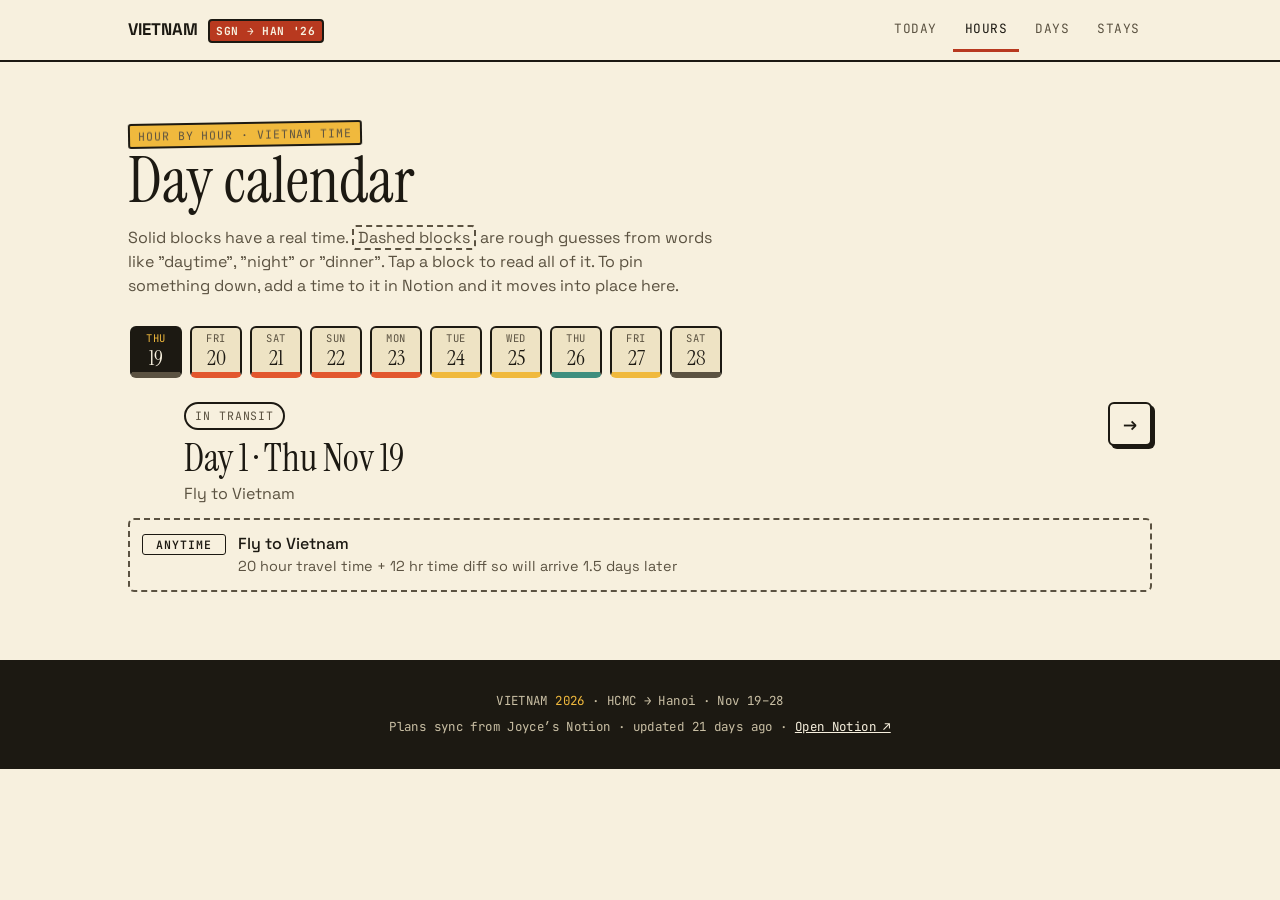
==== calendar.html @ 45e7b8d8 "Remove the to-do section from the home page Drops the Notion to-do checklist and the 'info still mis" ====
<!DOCTYPE html>
<html lang="en">
<head>
<meta charset="UTF-8">
<meta name="viewport" content="width=device-width, initial-scale=1.0">
<title>Hours — Vietnam '26</title>
<meta name="description" content="Hour-by-hour calendar for each day of the Vietnam trip.">
<meta name="theme-color" content="#F7F0DE">
<link rel="manifest" href="manifest.webmanifest">
<link rel="icon" href="icon.svg" type="image/svg+xml">
<link rel="preconnect" href="https://fonts.googleapis.com">
<link rel="preconnect" href="https://fonts.gstatic.com" crossorigin>
<link rel="stylesheet" href="https://fonts.googleapis.com/css2?family=Instrument+Serif:ital@0;1&family=Space+Grotesk:wght@400;500;600;700&family=JetBrains+Mono:wght@400;600;700&display=swap">
<link rel="stylesheet" href="css/style.css?v=4">
</head>
<body data-page="calendar">
<a class="skip" href="#main">Skip to content</a>

<nav class="site-nav" aria-label="Site">
  <div class="wrap">
    <a class="nav-brand" href="index.html">VIETNAM <span class="flight-code">SGN&nbsp;→&nbsp;HAN&nbsp;'26</span></a>
    <ul class="nav-links">
      <li><a href="index.html">Today</a></li>
      <li><a href="calendar.html" aria-current="page">Hours</a></li>
      <li><a href="itinerary.html">Days</a></li>
      <li><a href="housing.html">Stays</a></li>
    </ul>
  </div>
</nav>

<main id="main">
<header class="wrap page-head">
  <p class="eyebrow">Hour by hour · Vietnam time</p>
  <h1>Day calendar</h1>
  <p>Solid blocks have a real time. <span class="legend-fuzzy">Dashed blocks</span> are rough guesses from words like "daytime", "night" or "dinner". Tap a block to read all of it. To pin something down, add a time to it in Notion and it moves into place here.</p>
</header>

<section class="wrap cal-section">
  <nav class="cal-strip" id="cal-strip" aria-label="Pick a day"></nav>
  <div id="cal-view"></div>
</section>
<noscript><p class="wrap load-error">This site needs JavaScript to show the plans.</p></noscript>
</main>

<footer>
  <div class="wrap">
    <p>VIETNAM <span class="gold">2026</span> · HCMC → Hanoi · Nov 19–28</p>
    <p id="sync" class="sync"></p>
  </div>
</footer>

<script src="js/app.js?v=4"></script>
</body>
</html>
---- css/style.css ----
/* ==========================================================================
   Vietnam '26 — riso-print travel zine
   Flat inks on cream paper, hard borders, offset "sticker" shadows,
   passport-stamp motifs. Fonts load from <link> tags in each page.
   ========================================================================== */

:root{
  --paper:#F7F0DE;
  --paper-2:#EEE3C4;
  --paper-3:#E4D6AC;

  --ink:#1C1912;
  --ink-soft:#5B5241;

  --red:#B8391F;
  --red-bright:#E2572E;
  --teal:#1F5C52;
  --teal-bright:#3E8E7E;
  --gold:#D89B2E;
  --gold-bright:#F0B93D;

  --on-dark-soft:#C9BFA4;

  --radius:6px;
  --radius-lg:10px;

  --border:2px solid var(--ink);
  --shadow-sm:4px 4px 0 var(--ink);
  --shadow-lg:8px 8px 0 var(--ink);

  /* spacing scale */
  --s1:4px; --s2:8px; --s3:12px; --s4:16px; --s5:24px; --s6:32px; --s7:48px; --s8:64px;
  --gutter:28px;
  --section:56px;

  /* label type: one size for all mono caps labels */
  --label:0.72rem;

  --font-display:'Instrument Serif', Georgia, serif;
  --font-body:'Space Grotesk', system-ui, -apple-system, 'Segoe UI', sans-serif;
  --font-mono:'JetBrains Mono', ui-monospace, Menlo, Consolas, monospace;
}
@media (max-width:640px){
  :root{ --gutter:16px; --section:36px; }
}

*{ box-sizing:border-box; }
html{ scroll-behavior:smooth; scroll-padding-top:84px; }

body{
  margin:0;
  background:var(--paper);
  color:var(--ink);
  font-family:var(--font-body);
  line-height:1.5;
  -webkit-font-smoothing:antialiased;
}
/* faint dot grain — texture, not pattern */
body::before{
  content:"";
  position:fixed; inset:0;
  background-image:radial-gradient(var(--ink) 0.5px, transparent 0.5px);
  background-size:22px 22px;
  opacity:0.035;
  pointer-events:none;
  z-index:0;
}

@media (prefers-reduced-motion: reduce){
  *{ animation-duration:0.001ms !important; animation-iteration-count:1 !important; transition-duration:0.001ms !important; scroll-behavior:auto !important; }
}

a{ color:inherit; }
img{ max-width:100%; display:block; }
[hidden]{ display:none !important; }

.wrap{
  max-width:1080px;
  margin:0 auto;
  padding-left:var(--gutter);
  padding-right:var(--gutter);
  position:relative;
  z-index:1;
}

.skip{
  position:absolute; left:-999px; top:8px; z-index:100;
  background:var(--ink); color:var(--paper); padding:var(--s2) var(--s3); border-radius:var(--radius);
}
.skip:focus{ left:8px; }

.label, .eyebrow, .day-num, .unit-label, .logi-tag, .maybe-tag, .stamp, .day-city, .field-list dt{
  font-family:var(--font-mono);
  font-size:var(--label);
  letter-spacing:0.08em;
  text-transform:uppercase;
}
.muted{ color:var(--ink-soft); }

/* ---------- buttons ---------- */

.btn-row{ display:flex; flex-wrap:wrap; gap:var(--s2); margin:var(--s3) 0; }
.btn{
  display:inline-flex; align-items:center; justify-content:center;
  min-height:44px;
  padding:var(--s2) var(--s4);
  font:600 0.9rem/1 var(--font-body);
  color:var(--paper);
  background:var(--ink);
  border:var(--border);
  border-radius:var(--radius);
  box-shadow:3px 3px 0 var(--red);
  text-decoration:none;
  cursor:pointer;
}
.btn:active{ transform:translate(2px,2px); box-shadow:1px 1px 0 var(--red); }
.btn-quiet{ background:var(--paper); color:var(--ink); box-shadow:3px 3px 0 var(--ink); }
.btn-quiet:active{ box-shadow:1px 1px 0 var(--ink); }

/* ---------- nav ---------- */

.site-nav{
  position:sticky; top:0; z-index:50;
  background:var(--paper);
  border-bottom:var(--border);
}
.site-nav .wrap{
  display:flex; align-items:center; justify-content:space-between;
  gap:var(--s3);
  padding-top:var(--s2); padding-bottom:var(--s2);
}
.nav-brand{
  font-weight:700;
  font-size:1.05rem;
  text-decoration:none;
  display:flex; align-items:baseline; gap:10px;
  white-space:nowrap;
}
.nav-brand .flight-code{
  font-family:var(--font-mono);
  font-size:0.7rem;
  color:var(--paper);
  background:var(--red);
  border:2px solid var(--ink);
  border-radius:4px;
  padding:2px 6px;
  letter-spacing:0.06em;
}
.nav-links{
  display:flex; gap:var(--s1);
  list-style:none; margin:0; padding:0;
  font-family:var(--font-mono);
  font-size:0.8rem;
  letter-spacing:0.04em;
  text-transform:uppercase;
}
.nav-links a{
  display:flex; align-items:center;
  min-height:44px;
  padding:0 var(--s3);
  text-decoration:none;
  color:var(--ink-soft);
  border-bottom:3px solid transparent;
}
.nav-links a:hover, .nav-links a[aria-current="page"]{
  color:var(--ink);
  border-color:var(--red);
}
a:focus-visible, button:focus-visible, summary:focus-visible{
  outline:2px solid var(--red);
  outline-offset:3px;
}
@media (max-width:480px){
  .nav-brand .flight-code{ display:none; }
  .nav-links a{ padding:0 var(--s2); }
}

/* ---------- section rhythm ---------- */

section{ padding:var(--section) 0 0; }
main > section:last-of-type{ padding-bottom:var(--section); }
.section-head{ margin-bottom:var(--s5); }
.eyebrow{
  display:inline-block;
  color:var(--ink);
  background:var(--gold-bright);
  border:2px solid var(--ink);
  border-radius:3px;
  padding:2px 8px;
  transform:rotate(-1deg);
  margin:0 0 var(--s3);
}
h1,h2,h3{ margin:0; color:var(--ink); }
h1,h2{ font-family:var(--font-display); font-weight:400; line-height:1.05; }
h3{ font-weight:700; }
.section-head h2{ font-size:clamp(2rem,4vw,2.8rem); }
.section-head p{ color:var(--ink-soft); max-width:56ch; margin:var(--s2) 0 0; }

.page-top{ padding-top:var(--s7); }
.page-head{ padding-top:var(--s7); }
.page-head h1{ font-size:clamp(2.6rem,6vw,4rem); }
.page-head p{ color:var(--ink-soft); max-width:60ch; margin:var(--s3) 0 0; }
.page-head .btn{ margin-top:var(--s4); }
@media (max-width:640px){
  .page-top, .page-head{ padding-top:var(--s5); }
}

.load-error{
  margin:var(--s5) 0 0;
  padding:var(--s3) var(--s4);
  border:2px dashed var(--red);
  border-radius:var(--radius);
  color:var(--red);
}

/* ---------- boarding pass: HERO ticket ---------- */

.ticket{
  position:relative;
  background:var(--paper-2);
  border:var(--border);
  border-radius:var(--radius-lg);
  box-shadow:var(--shadow-lg);
  overflow:hidden;
  display:grid;
  grid-template-columns:1fr 220px;
}
.ticket-main{ padding:36px 40px; }
.ticket-stub{
  background:var(--ink);
  color:var(--paper);
  padding:36px 28px;
  display:flex; flex-direction:column; justify-content:space-between;
  position:relative;
  border-left:2px dashed rgba(247,240,222,0.4);
}
.ticket-route{
  font-family:var(--font-mono);
  font-size:0.8rem;
  letter-spacing:0.08em;
  text-transform:uppercase;
  color:var(--ink-soft);
  margin:0 0 var(--s1);
}
.ticket-main h1{ font-size:clamp(3.2rem,8vw,5.4rem); }
.ticket-main h1 em{ color:var(--red); }

.ticket-meta{
  display:flex; flex-wrap:wrap;
  gap:var(--s5) var(--s6);
  margin-top:var(--s5);
  padding-top:var(--s4);
  border-top:2px dashed var(--ink);
}
.ticket-meta span{ display:block; }
.ticket-meta .label{ color:var(--ink-soft); margin-bottom:var(--s1); }
.ticket-meta .value{ font-family:var(--font-mono); font-size:1rem; font-weight:600; }

.ticket-stub .label{ color:var(--gold-bright); margin:0 0 6px; }
.ticket-stub .passengers{ font-family:var(--font-mono); font-size:0.9rem; line-height:1.9; }
.barcode{
  height:34px;
  margin-top:20px;
  background:repeating-linear-gradient(90deg, var(--paper) 0 2px, transparent 2px 5px, var(--paper) 5px 6px, transparent 6px 9px, var(--paper) 9px 12px, transparent 12px 13px);
  opacity:0.85;
}

@media (max-width:720px){
  .ticket{ grid-template-columns:1fr; box-shadow:var(--shadow-sm); }
  .ticket-main{ padding:var(--s5) var(--s4); }
  .ticket-stub{ padding:var(--s4); border-left:none; border-top:2px dashed rgba(247,240,222,0.4); }
  .ticket-stub .passengers{ line-height:1.6; }
  .barcode{ display:none; }
}

/* ---------- status: countdown / day N of 10 ---------- */

.status{ margin-top:var(--s5); }
.countdown{ display:flex; gap:var(--s3); flex-wrap:wrap; }
.countdown .unit{
  background:var(--paper);
  border:2px solid var(--ink);
  border-radius:var(--radius);
  box-shadow:3px 3px 0 var(--ink);
  padding:var(--s3) var(--s4);
  min-width:72px;
  text-align:center;
}
.countdown .unit:nth-child(2){ background:var(--gold-bright); transform:rotate(-1.5deg); }
.countdown .unit:nth-child(3){ transform:rotate(1deg); }
.countdown .unit:nth-child(4), .countdown .unit-wide{ background:var(--teal-bright); transform:rotate(-1deg); }
.countdown .num{
  font-family:var(--font-mono);
  font-size:1.8rem;
  font-weight:700;
  line-height:1;
}
.countdown .num-text{ font-size:1.3rem; line-height:1.38; }
.countdown .unit-label{ color:var(--ink); margin-top:6px; }
.status-line{ font-family:var(--font-display); font-size:1.6rem; margin:0; }
@media (max-width:400px){
  .countdown{ gap:var(--s2); }
  .countdown .unit{ min-width:0; flex:1; padding:var(--s2); }
}

/* ---------- stamps & chips ---------- */

.day-head{ display:flex; align-items:center; gap:var(--s2); flex-wrap:wrap; margin-bottom:var(--s2); }
.day-city{
  display:inline-block;
  padding:3px 9px;
  border:2px solid var(--ink);
  border-radius:20px;
  color:var(--ink);
  background:var(--paper);
}
.day-city.hcm{ background:var(--red-bright); }
.day-city.ninhbinh{ background:var(--teal-bright); }
.day-city.hanoi{ background:var(--gold-bright); }
.day-city.transit{ background:var(--paper); color:var(--ink-soft); }

.stamp{
  display:inline-block;
  font-weight:700;
  color:var(--red);
  border:2px solid var(--red);
  border-radius:4px;
  padding:1px 8px;
  transform:rotate(-4deg);
  background:var(--paper);
}
.stamp-quiet{ color:var(--teal); border-color:var(--teal); }

/* ---------- day cards ---------- */

.day-timeline{ display:grid; gap:var(--s5); }
.day-stub{
  background:var(--paper-2);
  border:var(--border);
  border-radius:var(--radius-lg);
  box-shadow:var(--shadow-sm);
  display:grid;
  grid-template-columns:132px 1fr;
  overflow:hidden;
  scroll-margin-top:84px;
}
.day-stub-date{
  background:var(--ink);
  color:var(--paper);
  padding:var(--s5) var(--s4);
  border-right:2px dashed rgba(247,240,222,0.4);
}
.day-stub-date .day-num{ color:var(--gold-bright); }
.day-stub-date .day-date{ font-family:var(--font-display); font-size:1.8rem; line-height:1.1; margin-top:var(--s1); }
.day-stub-date .day-wd{ font-family:var(--font-mono); font-size:0.8rem; color:var(--on-dark-soft); }
.day-stub-body{ padding:var(--s5); min-width:0; }
.day-stub-body h3{ font-size:1.3rem; }

.day-stub.is-today{ box-shadow:var(--shadow-lg); border-width:3px; background:var(--paper); }
.day-stub.is-today .day-stub-date{ background:var(--red); }
.day-stub.is-past{ opacity:0.6; }
.day-stub.is-past:hover{ opacity:1; }

.day-tip{
  margin:var(--s3) 0 0;
  padding:var(--s2) var(--s3);
  background:var(--paper);
  border-left:4px solid var(--red);
  font-size:0.92rem;
}

.plan-list{ list-style:none; margin:var(--s3) 0 0; padding:0; display:grid; gap:var(--s2); }
.plan-list.logistics + .plan-list{ padding-top:var(--s3); border-top:1px dashed var(--ink-soft); }
.plan-item{ display:flex; gap:var(--s2); align-items:baseline; }
.plan-list:not(.logistics) .plan-item::before{ content:"→"; font-family:var(--font-mono); color:var(--red); flex:none; }
.plan-text{ min-width:0; }
.plan-name{ font-weight:500; }
.logi .plan-name{ font-weight:700; }
.plan-notes{ display:block; color:var(--ink-soft); font-size:0.9rem; overflow-wrap:anywhere; }
.plan-notes a, .plan-name a, .day-sleep a{ color:var(--teal); font-weight:600; }
.plan-item.maybe .plan-name{ color:var(--ink-soft); }
.plan-item.done .plan-name{ text-decoration:line-through; }

.logi-tag{
  flex:none;
  display:inline-block;
  min-width:84px;
  text-align:center;
  padding:1px 6px;
  border:1.5px solid var(--ink);
  border-radius:3px;
  background:var(--paper);
  font-weight:600;
}
.logi-fly .logi-tag{ background:var(--ink); color:var(--paper); }
.logi-arrive .logi-tag{ background:var(--gold-bright); }
.logi-checkin .logi-tag, .logi-checkout .logi-tag{ background:var(--paper-3); }
.maybe-tag{
  display:inline-block;
  margin-left:6px;
  padding:0 6px;
  border:1.5px dashed var(--ink-soft);
  border-radius:20px;
  color:var(--ink-soft);
  font-size:0.66rem;
}

.day-sleep{
  display:flex; gap:var(--s2); align-items:baseline;
  margin:var(--s4) 0 0;
  padding-top:var(--s3);
  border-top:2px dashed var(--ink);
  font-size:0.92rem;
}
.day-sleep .logi-tag{ background:var(--teal); color:var(--paper); border-color:var(--teal); }

@media (max-width:640px){
  .day-stub{ grid-template-columns:1fr; }
  .day-stub-date{
    display:flex; gap:var(--s3); align-items:baseline;
    padding:var(--s2) var(--s4);
    border-right:none; border-bottom:2px dashed rgba(247,240,222,0.4);
  }
  .day-stub-date .day-date{ font-size:1.4rem; margin:0; }
  .day-stub-body{ padding:var(--s4); }
  .logi-tag{ min-width:72px; }
}

/* ---------- hub: today ---------- */

.today-grid{ display:grid; grid-template-columns:3fr 2fr; gap:var(--s5); align-items:start; }
.today-day{ display:grid; gap:var(--s3); }
.tomorrow{ display:flex; gap:var(--s2); align-items:baseline; margin:0; font-size:0.92rem; }
.tomorrow a{ font-weight:600; }
@media (max-width:860px){
  .today-grid{ grid-template-columns:1fr; }
  /* on phones, tonight's bed comes first */
  .today-stay{ order:-1; }
}

/* ---------- stays ---------- */

.stay-grid{ display:grid; grid-template-columns:repeat(auto-fill,minmax(min(100%,320px),1fr)); gap:var(--s5); }
.stay-card{
  background:var(--paper-2);
  border:var(--border);
  border-radius:var(--radius-lg);
  box-shadow:var(--shadow-sm);
  padding:var(--s5);
}
.stay-card.is-current{ background:var(--paper); border-width:3px; box-shadow:var(--shadow-lg); }
.stay-card.is-past{ opacity:0.6; }
.stay-card h3{ font-family:var(--font-display); font-weight:400; font-size:1.9rem; line-height:1.1; }
.stay-dates{ font-family:var(--font-mono); font-size:0.85rem; color:var(--ink-soft); margin:var(--s1) 0 0; }
.stay-address{ font-size:1.15rem; font-weight:600; margin:var(--s3) 0 0; overflow-wrap:anywhere; }
.stay-empty h3{ font-size:1.6rem; }
@media (max-width:640px){
  .stay-card{ padding:var(--s4); }
  .stay-card .btn{ flex:1 1 auto; }
}

.field-list{ margin:var(--s3) 0 0; padding-top:var(--s3); border-top:2px dashed var(--ink); display:grid; gap:var(--s2); }
.field-list > div{ display:flex; gap:var(--s3); align-items:baseline; }
.field-list dt{ color:var(--ink-soft); width:84px; flex:none; }
.field-list dd{ margin:0; font-size:0.92rem; }

/* ---------- driver overlay ---------- */

dialog.driver{
  width:min(100% - 24px, 640px);
  max-width:none;
  border:3px solid var(--ink);
  border-radius:var(--radius-lg);
  box-shadow:var(--shadow-lg);
  background:var(--paper);
  color:var(--ink);
  padding:var(--s5);
}
dialog.driver::backdrop{ background:rgba(28,25,18,0.7); }
.driver-ask{ font-size:1.2rem; font-weight:600; margin:0; }
.driver-ask-en{ color:var(--ink-soft); margin:0 0 var(--s4); font-size:0.9rem; }
.driver-address{ font-size:clamp(1.8rem,7vw,2.8rem); font-weight:700; line-height:1.2; margin:0; overflow-wrap:anywhere; }
.driver-name{ font-family:var(--font-mono); margin:var(--s3) 0 var(--s4); }

/* ---------- route map (Leaflet) ---------- */

.route-map{
  background:var(--paper-2);
  border:var(--border);
  border-radius:var(--radius-lg);
  box-shadow:var(--shadow-sm);
  padding:var(--s2);
}
#trip-map{
  height:420px;
  border-radius:calc(var(--radius-lg) - 4px);
  border:2px solid var(--ink);
}
#trip-map.map-fallback{ height:auto; padding:var(--s4); background:var(--paper); }
#trip-map.map-fallback ol{ margin:0; padding-left:20px; display:grid; gap:var(--s2); }
@media (max-width:640px){
  #trip-map{ height:300px; }
}

.trip-pin{
  position:relative;
  width:22px; height:22px;
  border:2px solid var(--ink);
  border-radius:4px;
  transform:rotate(45deg);
  box-shadow:2px 2px 0 var(--ink);
}
.trip-pin.hcm{ background:var(--red-bright); }
.trip-pin.ninhbinh{ background:var(--teal-bright); }
.trip-pin.hanoi{ background:var(--gold-bright); }
.trip-pin-num{
  position:absolute;
  top:50%; left:50%;
  transform:translate(-50%,-50%) rotate(-45deg);
  font-family:var(--font-mono);
  font-weight:700;
  font-size:0.72rem;
  line-height:1;
  color:var(--ink);
}

.leaflet-tooltip.trip-label{
  background:var(--paper);
  border:2px solid var(--ink);
  border-radius:20px;
  box-shadow:2px 2px 0 var(--ink);
  padding:2px 10px;
  font-family:var(--font-mono);
  font-weight:600;
  font-size:0.72rem;
  color:var(--ink);
  white-space:nowrap;
}
.leaflet-tooltip.trip-label::before{ display:none; }
.leaflet-container{ font-family:var(--font-body); background:var(--paper-3); }
.leaflet-tile-pane{ filter:grayscale(0.55) sepia(0.35) contrast(0.95) brightness(1.03); }
.leaflet-popup-content-wrapper{
  background:var(--paper);
  color:var(--ink);
  border:2px solid var(--ink);
  border-radius:var(--radius);
  box-shadow:4px 4px 0 var(--ink);
}
.leaflet-popup-tip{ background:var(--paper); border:2px solid var(--ink); box-shadow:none; }
.leaflet-popup-content{ margin:12px 14px; font-size:0.85rem; }
.leaflet-popup-content .popup-city{ font-weight:700; font-size:0.98rem; margin:0 0 4px; }
.leaflet-popup-content .popup-meta{ font-family:var(--font-mono); font-size:0.72rem; color:var(--ink-soft); margin:0; }
.leaflet-popup-close-button{ color:var(--ink) !important; }
.leaflet-control-zoom a{
  background:var(--paper) !important;
  color:var(--ink) !important;
  border:2px solid var(--ink) !important;
}
.leaflet-control-attribution{
  background:rgba(247,240,222,0.85) !important;
  font-family:var(--font-mono);
  font-size:0.62rem !important;
}

/* ---------- hour-by-hour calendar ---------- */

.hours-link{
  display:inline-block;
  margin-top:var(--s3);
  font-family:var(--font-mono);
  font-size:0.8rem;
  font-weight:600;
  color:var(--red);
}
.legend-fuzzy{ border:2px dashed var(--ink-soft); border-radius:4px; padding:0 4px; }

.cal-section{ padding-top:var(--s5); }
.cal-strip{
  display:flex; gap:var(--s2);
  overflow-x:auto;
  padding:var(--s1) 2px var(--s3);
  scrollbar-width:thin;
  position:sticky; top:62px; z-index:20;
  background:var(--paper);
}
.cal-chip{
  flex:none;
  display:flex; flex-direction:column; align-items:center; justify-content:center;
  min-width:52px; min-height:52px;
  border:2px solid var(--ink);
  border-radius:var(--radius);
  background:var(--paper-2);
  text-decoration:none;
  border-bottom-width:6px;
}
.cal-chip.hcm{ border-bottom-color:var(--red-bright); }
.cal-chip.hanoi{ border-bottom-color:var(--gold-bright); }
.cal-chip.ninhbinh{ border-bottom-color:var(--teal-bright); }
.cal-chip.transit{ border-bottom-color:var(--ink-soft); }
.cal-chip-wd{ font-family:var(--font-mono); font-size:0.66rem; text-transform:uppercase; letter-spacing:0.06em; color:var(--ink-soft); }
.cal-chip-d{ font-family:var(--font-display); font-size:1.4rem; line-height:1; }
.cal-chip.is-selected{ background:var(--ink); color:var(--paper); }
.cal-chip.is-selected .cal-chip-wd{ color:var(--gold-bright); }
.cal-chip.is-today:not(.is-selected){ outline:2px solid var(--red); outline-offset:2px; }

.cal-head{ display:flex; align-items:flex-start; gap:var(--s3); margin:var(--s3) 0; }
.cal-title{ flex:1; min-width:0; }
.cal-title h2{ font-size:clamp(1.7rem,4vw,2.4rem); }
.cal-title p{ margin:var(--s1) 0 0; }
.cal-nav{ flex:none; width:44px; padding:0; font-size:1.1rem; }

.cal-anytime{
  display:flex; gap:var(--s3); align-items:baseline; flex-wrap:wrap;
  margin:var(--s3) 0;
  padding:var(--s3);
  border:2px dashed var(--ink-soft);
  border-radius:var(--radius);
}
.cal-anytime ul{ list-style:none; margin:0; padding:0; display:grid; gap:var(--s1); flex:1; min-width:200px; }

.cal-grid{
  position:relative;
  margin:var(--s4) 0 0;
  padding-left:58px;
  border-top:2px solid var(--ink);
}
.cal-hour{
  position:absolute; left:0; right:0;
  border-top:1px solid rgba(28,25,18,0.15);
  height:0;
}
.cal-hour span{
  position:absolute; left:0; top:-8px;
  width:52px;
  font-family:var(--font-mono); font-size:0.7rem; color:var(--ink-soft);
  background:var(--paper);
}
.cal-hour.midnight{ border-top:2px dashed var(--ink); }
.cal-hour.midnight span{ color:var(--ink); font-weight:700; }
.cal-lane{ position:relative; height:100%; }

.cal-ev{
  position:absolute;
  display:flex; flex-direction:column; align-items:flex-start; gap:1px;
  overflow:hidden;
  text-align:left;
  padding:4px 8px;
  font:inherit; color:var(--ink);
  background:var(--paper-2);
  border:2px solid var(--ink);
  border-radius:var(--radius);
  box-shadow:2px 2px 0 var(--ink);
  cursor:pointer;
}
.cal-ev.fuzzy{
  border-style:dashed;
  border-color:var(--ink-soft);
  box-shadow:none;
  background:repeating-linear-gradient(135deg, rgba(238,227,196,0.85) 0 8px, rgba(247,240,222,0.85) 8px 16px);
}
.cal-ev.logi-fly.exact{ background:var(--ink); color:var(--paper); }
.cal-ev.logi-fly.exact .cal-ev-time{ color:var(--gold-bright); }
.cal-ev.logi-fly.exact .cal-ev-notes{ color:var(--on-dark-soft); }
.cal-ev.logi-arrive.exact{ background:var(--gold-bright); }
.cal-ev.logi-checkin.exact, .cal-ev.logi-checkout.exact{ background:var(--paper-3); }
.cal-ev.maybe{ opacity:0.8; }
.cal-ev-time{ font-family:var(--font-mono); font-size:0.7rem; font-weight:600; color:var(--red); white-space:nowrap; }
.cal-ev-name{ font-weight:600; font-size:0.88rem; line-height:1.25; }
.cal-ev-notes{ font-size:0.8rem; color:var(--ink-soft); line-height:1.3; }
.cal-ev.short{ flex-direction:row; flex-wrap:wrap; align-items:baseline; column-gap:6px; }
.cal-ev.short .cal-ev-notes{ display:none; }
.cal-ev:not(.open) .cal-ev-name, .cal-ev:not(.open) .cal-ev-notes{
  display:-webkit-box; -webkit-box-orient:vertical; -webkit-line-clamp:2; overflow:hidden;
}
.cal-ev.open{
  height:auto !important; min-height:var(--h, 34px);
  z-index:10;
  left:2px !important; width:calc(100% - 4px) !important;
  box-shadow:var(--shadow-sm);
  background:var(--paper);
  border-style:solid; border-color:var(--ink);
}
/* phone: long rough guesses as a slim vertical rail; tap to open full width */
.cal-ev.rail:not(.open){
  padding:6px 0;
  align-items:center;
  writing-mode:vertical-rl;
  transform:rotate(180deg);
}
.cal-ev.rail:not(.open) .cal-ev-name, .cal-ev.rail:not(.open) .cal-ev-notes{ display:none; }
.cal-ev.rail:not(.open) .cal-ev-time{ display:none; }
.cal-ev.rail:not(.open)::after{
  content:attr(data-label);
  font-family:var(--font-mono); font-size:0.7rem; font-weight:600;
  white-space:nowrap; overflow:hidden; text-overflow:ellipsis;
  color:var(--ink);
}
.cal-ev.rail.open{ writing-mode:horizontal-tb; transform:none; }
.cal-ev.open{ opacity:1; }
.cal-ev.open .cal-ev-notes{ display:block; }
.cal-ev.open.logi-fly.exact{ background:var(--ink); }
.cal-ev a{ color:var(--teal); font-weight:600; }

.cal-now{
  position:absolute; left:52px; right:0; height:0;
  border-top:2px solid var(--red);
  z-index:15; pointer-events:none;
}
.cal-now::before{
  content:""; position:absolute; left:-5px; top:-6px;
  width:10px; height:10px; border-radius:50%; background:var(--red);
}
.cal-now span{
  position:absolute; right:0; top:-18px;
  font-family:var(--font-mono); font-size:0.66rem; font-weight:700; text-transform:uppercase;
  color:var(--red); background:var(--paper); padding:0 4px;
}

@media (max-width:640px){
  .cal-grid{ padding-left:46px; }
  .cal-hour span{ width:42px; font-size:0.66rem; }
  .cal-now{ left:40px; }
  .cal-strip{ top:60px; }
}

/* ---------- footer ---------- */

footer{
  padding:var(--s6) 0;
  text-align:center;
  color:var(--on-dark-soft);
  font-family:var(--font-mono);
  font-size:0.78rem;
  letter-spacing:0.03em;
  background:var(--ink);
}
footer p{ margin:0; }
footer .sync{ margin-top:var(--s2); }
footer a{ color:var(--paper); }
footer .gold{ color:var(--gold-bright); }

/* ---------- print: the day-by-day as a paper backup ---------- */

@media print{
  .site-nav, .skip, footer, .btn, .btn-row, #jump-today, .route-map, .cal-strip, .cal-nav, .hours-link{ display:none !important; }
  .cal-ev{ box-shadow:none; }
  body::before{ display:none; }
  .day-stub, .stay-card, .ticket{ box-shadow:none; break-inside:avoid; }
  .day-stub.is-past{ opacity:1; }
  section{ padding-top:16px; }
}
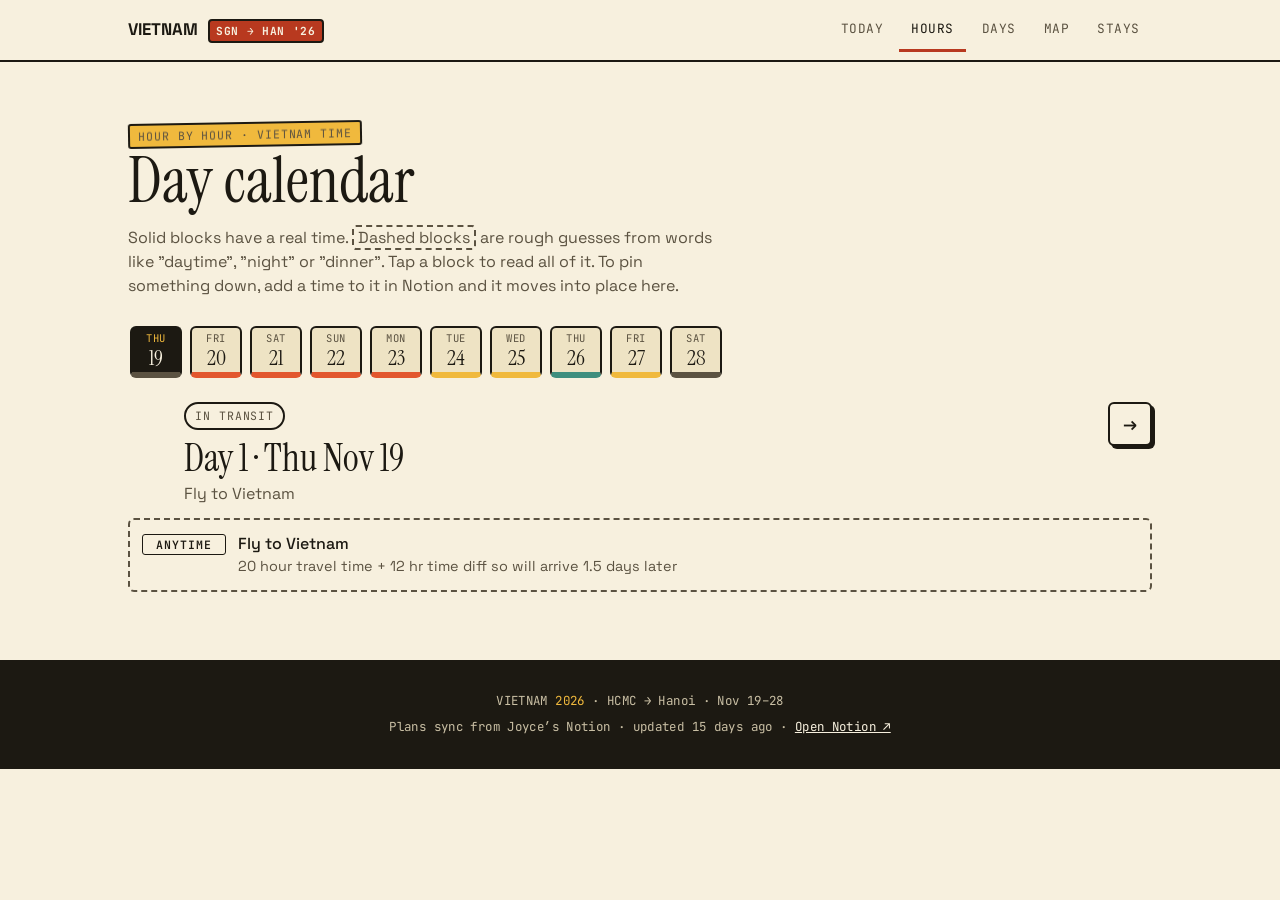
==== commit 5bde0331: "Add Map page: each day's stops in order, with the path between them map.html picks a day like the Ho" ====
--- a/calendar.html
+++ b/calendar.html
@@ -11,7 +11,7 @@
 <link rel="preconnect" href="https://fonts.googleapis.com">
 <link rel="preconnect" href="https://fonts.gstatic.com" crossorigin>
 <link rel="stylesheet" href="https://fonts.googleapis.com/css2?family=Instrument+Serif:ital@0;1&family=Space+Grotesk:wght@400;500;600;700&family=JetBrains+Mono:wght@400;600;700&display=swap">
-<link rel="stylesheet" href="css/style.css?v=4">
+<link rel="stylesheet" href="css/style.css?v=10">
 </head>
 <body data-page="calendar">
 <a class="skip" href="#main">Skip to content</a>
@@ -23,6 +23,7 @@
       <li><a href="index.html">Today</a></li>
       <li><a href="calendar.html" aria-current="page">Hours</a></li>
       <li><a href="itinerary.html">Days</a></li>
+      <li><a href="map.html">Map</a></li>
       <li><a href="housing.html">Stays</a></li>
     </ul>
   </div>
@@ -49,6 +50,6 @@
   </div>
 </footer>
 
-<script src="js/app.js?v=4"></script>
+<script src="js/app.js?v=10"></script>
 </body>
 </html>
--- a/css/style.css
+++ b/css/style.css
@@ -742,10 +742,141 @@
 /* ---------- print: the day-by-day as a paper backup ---------- */
 
 @media print{
-  .site-nav, .skip, footer, .btn, .btn-row, #jump-today, .route-map, .cal-strip, .cal-nav, .hours-link{ display:none !important; }
+  .site-nav, .skip, footer, .btn, .btn-row, #jump-today, .route-map, .cal-strip, .cal-nav, .hours-link, .seg-tabs, .stop-link{ display:none !important; }
   .cal-ev{ box-shadow:none; }
   body::before{ display:none; }
   .day-stub, .stay-card, .ticket{ box-shadow:none; break-inside:avoid; }
   .day-stub.is-past{ opacity:1; }
   section{ padding-top:16px; }
 }
+
+/* ---------- personal plan blocks (owner on curated events) vs Notion pins ---------- */
+.src-tag{
+  display:inline-block;
+  margin-left:6px;
+  padding:0 6px;
+  border-radius:3px;
+  font-family:var(--font-mono);
+  font-size:0.62rem;
+  font-weight:600;
+  letter-spacing:0.04em;
+  text-transform:uppercase;
+  vertical-align:1px;
+  white-space:nowrap;
+}
+.src-tag.notion{ background:var(--paper); color:var(--ink); border:1.5px solid var(--ink); }
+.src-tag.mine{ background:var(--teal); color:var(--paper); border:1.5px solid var(--teal); }
+
+.mine-plan{
+  margin:var(--s4) 0 0;
+  padding:var(--s3);
+  border:2px dashed var(--teal);
+  border-radius:var(--radius);
+  background:rgba(31,92,82,0.06);
+}
+.mine-plan-head{ display:flex; flex-wrap:wrap; gap:var(--s2); align-items:baseline; font-size:0.85rem; }
+.mine-plan-head .src-tag{ margin-left:0; font-size:0.7rem; }
+.mine-plan-head a{ margin-left:auto; color:var(--teal); font-weight:600; }
+.mine-list{ list-style:none; margin:var(--s3) 0 0; padding:0; display:grid; gap:var(--s2); }
+.mine-list li{ display:grid; grid-template-columns:62px 1fr; gap:var(--s2); align-items:baseline; }
+.mine-time{ font-family:var(--font-mono); font-size:0.8rem; font-weight:600; color:var(--teal); }
+.mine-list li.fuzzy .plan-name{ color:var(--ink-soft); }
+
+.cal-ev.mine{
+  background:#E2EDE8;
+  border:2px dashed var(--teal);
+  box-shadow:2px 2px 0 var(--teal);
+}
+.cal-ev.mine.fuzzy{ background:repeating-linear-gradient(135deg, rgba(226,237,232,0.9) 0 8px, rgba(247,240,222,0.9) 8px 16px); box-shadow:none; }
+.cal-ev.mine .cal-ev-time{ color:var(--teal); }
+.cal-ev.from-notion.exact{ border-left-width:6px; }
+.cal-legend{
+  display:flex; flex-wrap:wrap; gap:6px var(--s2); align-items:baseline;
+  margin:var(--s3) 0; font-size:0.82rem; color:var(--ink-soft);
+}
+.cal-legend .src-tag{ margin-left:0; }
+.cal-legend a{ color:var(--teal); font-weight:600; }
+
+/* Blocks too small for everything: hide notes, then one-line title, then one row. */
+.cal-ev.tight .cal-ev-notes{ display:none; }
+.cal-ev.tiny .cal-ev-name{ -webkit-line-clamp:1; }
+.cal-ev.micro{ flex-direction:row; flex-wrap:nowrap; align-items:center; gap:6px; }
+.cal-ev.micro .cal-ev-time .src-tag{ display:none; }
+.cal-ev.micro .cal-ev-name{ display:block; white-space:nowrap; overflow:hidden; text-overflow:ellipsis; min-width:0; }
+.cal-ev.open .cal-ev-notes{ display:block; }
+.cal-ev > *{ flex-shrink:0; max-width:100%; }
+.cal-ev.notag .src-tag{ display:none; }
+
+/* ---------- map page: each day's route ---------- */
+
+.day-route-map{ margin-top:var(--s3); }
+#day-map{
+  height:460px;
+  border-radius:calc(var(--radius-lg) - 4px);
+  border:2px solid var(--ink);
+}
+#day-map.map-fallback{ height:auto; padding:var(--s4); background:var(--paper); }
+@media (max-width:640px){ #day-map{ height:340px; } }
+
+.stop-pin{ width:24px; height:24px; }
+.stop-pin.wide .trip-pin-num{ font-size:0.6rem; letter-spacing:-0.03em; }
+.stop-pin.maybe{ background:var(--paper) !important; border-style:dashed; }
+.stop-pin.side{ background:var(--paper-3); border-style:dashed; box-shadow:none; }
+.stop-pin.transit{ background:var(--paper-3); }
+.path-arrow{
+  width:16px; height:16px;
+  display:flex; align-items:center; justify-content:center;
+  color:var(--red);
+  font-size:13px; line-height:1;
+  text-shadow:0 0 2px var(--paper), 0 0 2px var(--paper);
+}
+
+.seg-tabs{ display:flex; gap:var(--s2); margin:var(--s3) 0 0; flex-wrap:wrap; }
+.seg-tab{
+  font-family:var(--font-mono); font-size:0.78rem; font-weight:600;
+  padding:6px 12px;
+  border:var(--border); border-radius:20px;
+  background:var(--paper); color:var(--ink); text-decoration:none;
+}
+.seg-tab.is-selected{ background:var(--ink); color:var(--paper); }
+.seg-leg{
+  font-family:var(--font-mono); font-size:0.8rem; font-weight:600;
+  margin:var(--s4) 0 0; padding:6px 10px;
+  background:var(--ink); color:var(--paper); border-radius:var(--radius);
+  display:inline-block;
+}
+
+.stop-list{ list-style:none; margin:var(--s4) 0 0; padding:0; display:grid; gap:var(--s2); }
+.stop{
+  display:flex; align-items:flex-start; gap:var(--s3);
+  padding:var(--s2) var(--s3);
+  background:var(--paper-2);
+  border:2px solid var(--ink);
+  border-radius:var(--radius);
+}
+.stop-loose, .stop-side{ background:transparent; border-style:dashed; }
+.stop-num{
+  flex:none;
+  width:28px; height:28px;
+  display:flex; align-items:center; justify-content:center;
+  font-family:var(--font-mono); font-weight:700; font-size:0.85rem;
+  background:var(--ink); color:var(--paper);
+  border-radius:50%;
+}
+.stop-num.none{ background:transparent; color:var(--ink-soft); }
+button.stop-num{ border:0; padding:0; cursor:pointer; }
+button.stop-num.none{ border:1.5px dashed var(--ink-soft); }
+.stop-links{ flex:none; align-self:center; display:flex; flex-direction:column; align-items:flex-end; gap:4px; }
+.stop-body{ flex:1; min-width:0; }
+.stop-name{ margin:0; font-weight:600; line-height:1.3; }
+.stop-name .maybe-tag{ margin-left:var(--s2); }
+.stop-who{ margin-left:var(--s2); font-family:var(--font-mono); font-size:0.7rem; color:var(--teal); font-weight:600; }
+.stop.is-maybe .stop-name{ color:var(--ink-soft); }
+.stop-meta{ margin:2px 0 0; font-size:0.85rem; color:var(--ink-soft); }
+.stop-time{ font-family:var(--font-mono); font-size:0.75rem; font-weight:600; color:var(--red); }
+.stop-link{ font-family:var(--font-mono); font-size:0.75rem; font-weight:600; color:var(--teal); white-space:nowrap; }
+.stop-side-wrap{ margin-top:var(--s5); }
+.stop-side-wrap .stop-list{ margin-top:var(--s2); }
+.small-print{ font-size:0.8rem; margin-top:var(--s4); }
+.day-links{ display:flex; flex-wrap:wrap; gap:var(--s4); margin:var(--s3) 0 0; }
+.day-links .hours-link{ margin:0; }
